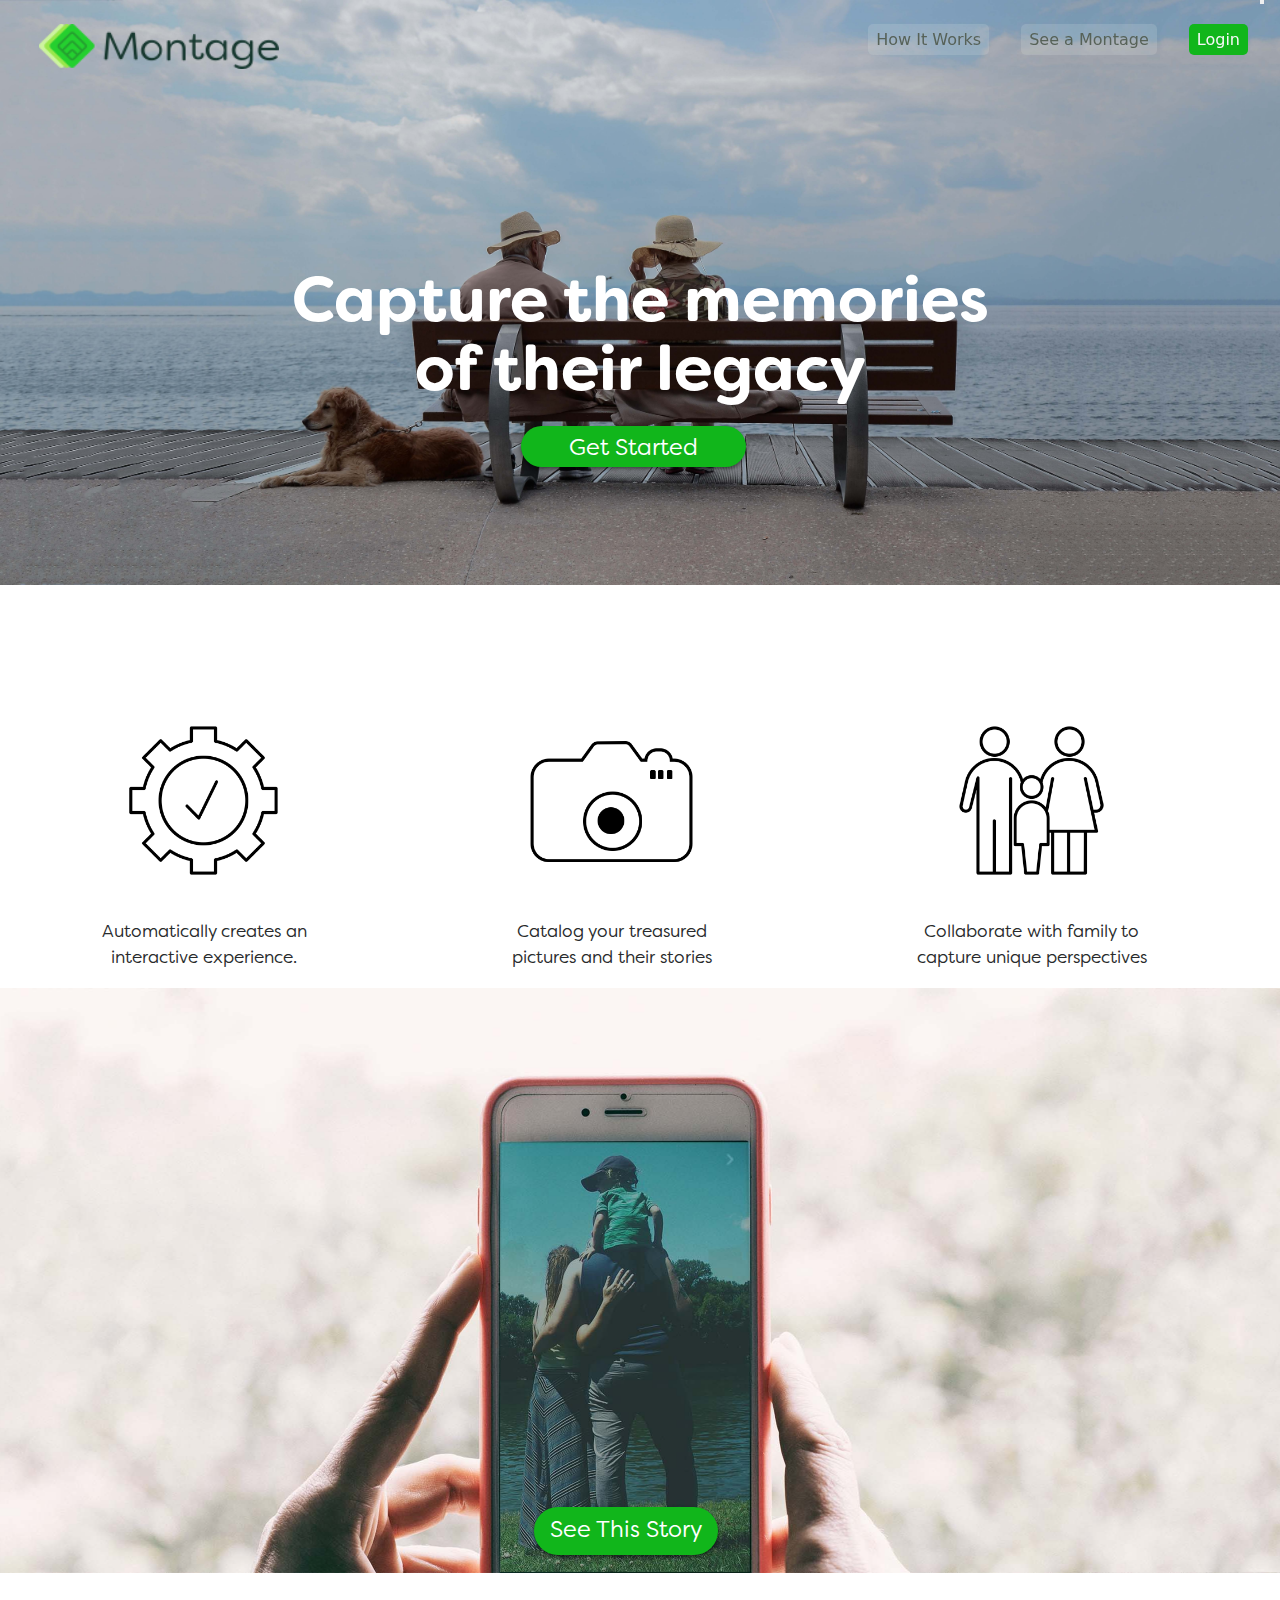
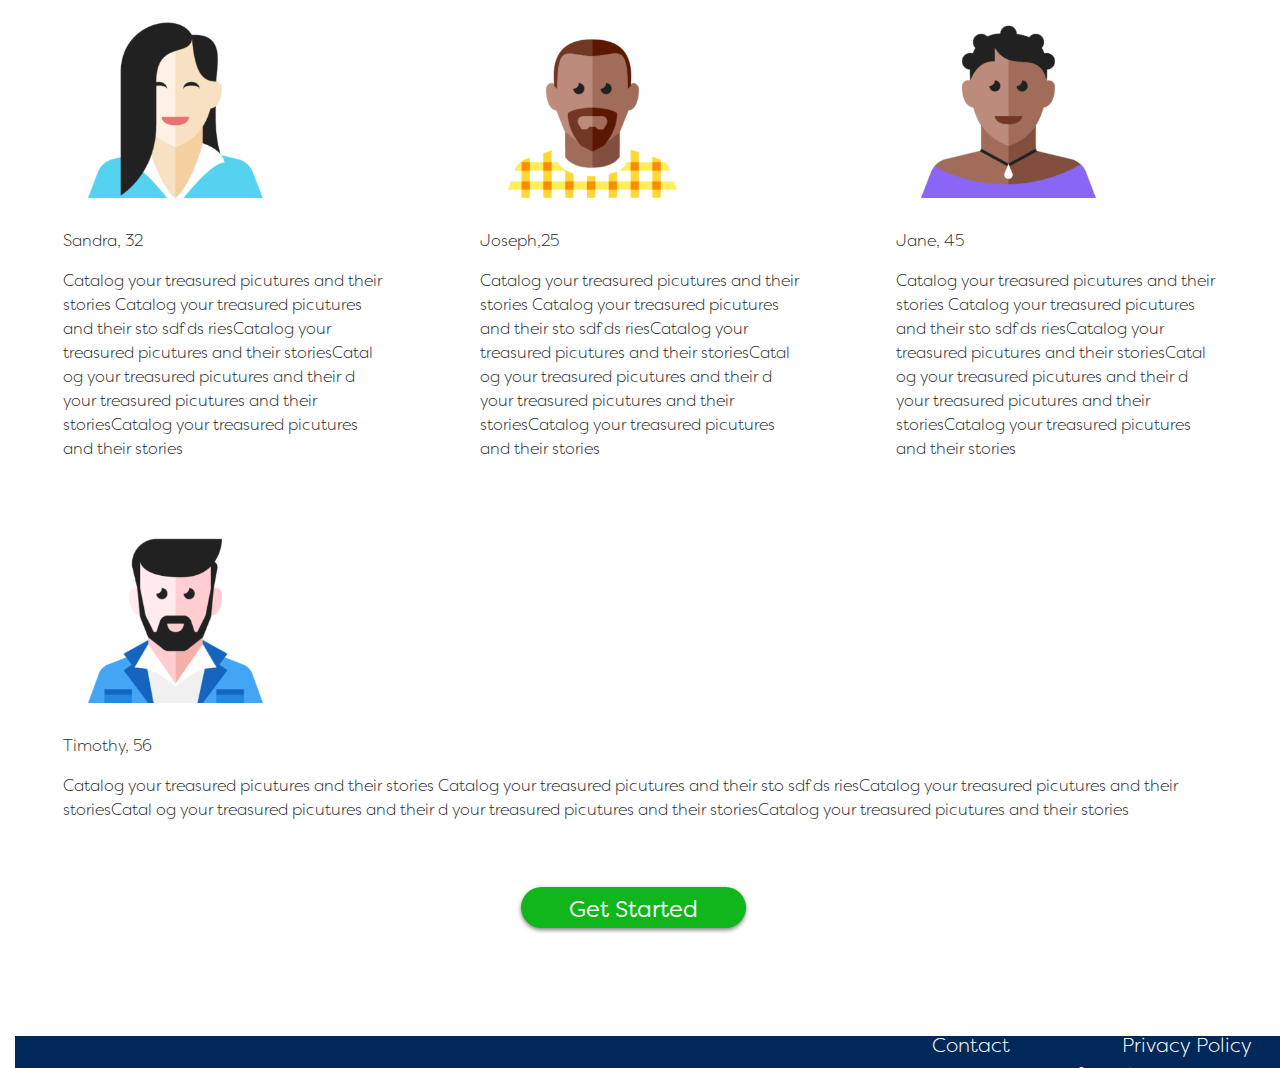
==== index.html @ a4ef925d "first commit" ====
<!DOCTYPE html>
<html lang="en">
<head>
    <meta charset="UTF-8">
    <meta http-equiv="X-UA-Compatible" content="IE=edge">
    <meta name="viewport" content="width=device-width, initial-scale=1, shrink-to-fit=no">
    <meta http-equiv="x-ua-compatible" content="ie=edge">
    <!-- styles -->
    <link rel="stylesheet" type="text/css" href="css/styles.css">
    <link rel="stylesheet" href="css/bootstrap.min.css">
    <link href="https://fonts.googleapis.com/css?family=Ruda" rel="stylesheet">
    <!-- JS -->
    <script src="js/jquery.slim.min.js"></script>
    <script src="js/tether.min.js"></script>
    <script src="js/bootstrap.min.js"></script>
    <script src="js/scripts.js"></script>
    <title>Montage</title>




</head>
<body>

<header class="clearfix" id="hero-image">
    <div class="flex-row">
        <div class = "col-1 justify-content-end">
            <img class="hidden-xs-down" src="images/logo.png" alt="Logo" id="logo">
        </div>
    </div>

    <nav class="fixed-top navbar-toggleable menu-style py-0 px-0" >

        <button class="navbar-toggler-sm p-0 navbar-toggler-right" type="button"
                data-toggle="collapse" data-target="#myContent" id="mobile-menu-button" aria-controls="myContent"
                aria-expanded="false" aria-label="Toggle Navigation">

            <div class="d-flex flex-column flex-nowrap">

            <span >
                <img class="col pl-0 pr-0" src="images/fullnav.png" id="nav-span">
            </span>
            </div>

        </button>

        <div class="collapse navbar-collapse justify-content-end" id="myContent">

            <div class="navbar-nav" id="big-items">
                <a class="nav-item nav-link nav-text" href="#">How It Works</a>
                <a class="nav-item nav-link nav-text" href="#">See a Montage</a>
                <a class="nav-item nav-link nav-text-action" href="#">Login</a>

            </div><!-- navbar-nav -->
        </div><!-- collapse -->


    </nav><!-- nav -->

    <div class="text-center mx-auto" id="hero-text-box">
        <p class="hero-text text-center align-self-center"> Capture the memories <br> of their legacy</p>
        <button class="get-started text-center align-self-end">Get Started</button>

    </div>

</header>



</header>

<section class="container-fluid no-gutters align-content-end" id="big">
    <div class= "d-flex flex-column flex-sm-row justify-content-center justify-content-md-around" id="service-box">
        <div>
            <img class ="mx-auto service-images"
                 src="images/gear.png">
            <p class="service-text text-center">Automatically creates an <br> interactive experience.</p>
        </div>

        <div>
            <img class ="mx-auto service-images"
                 src="images/camera.png">
            <p class="service-text text-center">Catalog your treasured <br> pictures and their stories</p>
        </div>

        <div>
            <img class ="mx-auto service-images"
                 src="images/family.png">
            <p class="service-text text-center">Collaborate with family to <br> capture unique perspectives</p>

        </div>
    </div>      <!-- close with </row> ? -->
    <!-- close with </row> ? -->



    <!-- Section 3> ? -->
    <section class="clearfix row justify-content-center" id="hero-2">
        <div class="mr-3  align-self-end">
            <button class="action-button text-center px-3 py-4">See This Story</button>
        </div>
    </section>


    <div class= "d-flex flex-row flex-wrap justify-content-lg-start justify-content-center text-center text-md-left mb-5">
        <article class="col mx-4 px-4 ">
            <img class ="mx-auto t-image"
                 src="images/1Sandra.png">
            <p>Sandra, 32</p>
            <p class="person"> Catalog your treasured picutures and their stories Catalog your treasured picutures and their sto sdf ds riesCatalog your treasured picutures and their storiesCatal og your treasured picutures and their d your  treasured picutures and their storiesCatalog your treasured   picutures and their stories</p>
        </article>


        <article  class="col mx-4 px-4 ">
            <img class ="mx-auto t-image"
                 src="images/2Joseph.png">
            <p>Joseph,25</p>
            <p class="person"> Catalog your treasured picutures and their stories Catalog your treasured picutures and their sto sdf ds riesCatalog your treasured picutures and their storiesCatal og your treasured picutures and their d your  treasured picutures and their storiesCatalog your treasured   picutures and their stories</p>
        </article>


        <article class="col mx-4 px-4 ">
            <img class ="mx-auto t-image"
                 src="images/3Jane.png">
            <p>Jane, 45</p>
            <p class="person">Catalog your treasured picutures and their stories Catalog your treasured picutures and their sto sdf ds riesCatalog your treasured picutures and their storiesCatal og your treasured picutures and their d your  treasured picutures and their storiesCatalog your treasured   picutures and their stories</p>
        </article>


        <article class="col mx-4 px-4 ">
            <img class ="mx-auto t-image"
                 src="images/4Timothy.png">
            <p>Timothy, 56</p>
            <p class="person">Catalog your treasured picutures and their stories Catalog your treasured picutures and their sto sdf ds riesCatalog your treasured picutures and their storiesCatal og your treasured picutures and their d your  treasured picutures and their storiesCatalog your treasured   picutures and their stories</p>
        </article>


    </div>

    <div class="row justify-content-center">
    <button class="get-started text-center align-self-end" id="get-started">Get Started</button>
    </div>

    </div>      <!-- close with </row> ? -->
    <!-- close with </row> ? -->

    <footer>
        <div class="container-fluid footer no-gutters">
                <div class="row justify-content-center justify-content-lg-end offset-lg-8 align-content-center">
                    <h5 class="col">Contact</h5>
                    <h5 class="col">Privacy Policy</h5>
                    <h5 class="col">Terms of Service</h5>
                </div>
    </footer>
</section>

</body>
</html>
---- css/styles.css ----
/*Fonts*/
@font-face {
    font-family: "Filson Soft";
    src: url("../fonts/FilsonSoft-Regular.otf");
}
@font-face {
    font-family: "Filson Soft";
    src: url("../fonts/FilsonSoft-Bold.otf");
    font-weight: bold;
}
@font-face {
    font-family: "Filson Soft Book";
    src: url("../fonts/FilsonSoft-Book.otf");
}
@font-face {
    font-family: "Filson Soft";
    src: url("../fonts/FilsonSoft-Light.otf");
    font-weight: lighter;

}

/*onboarding styles*/


.styled-card {
    box-shadow: 6px 6px 12px 0 rgba(0,0,0,0.35);
    background: #FBFBFB !important;
    border-radius: 10px;
    height: 300px;
    margin: 1rem;
    position: relative;
    width: 300px;
    color: #576258;

}

.card-placement {
    min-width: 87.5vw;
    max-width: 87.5vw;
    height:auto;
    min-height: 45vh;
    margin-left:4vw;
}

#card-logo{
    max-width:17%;
    max-height: auto;

    /*max width does not work in chrome*/
}


.card-img {
    max-height: 20vh;
    margin-top: 3vh;
    margin-bottom: 3vh;
}



/* Rectangle 11: */
/* Whom is this Montage: */






/*shared styles*/
img {
    /*width: 100px;*/
}

p{
    font-family: "Filson Soft";
    text-left;
}



/*index.html styles*/
.big-contain {
    width: 100vw;
    background-size: cover;


}

#menu-data{
    display: hide;
}

#top-nav {
    margin-top: 1.6rem;
}

#hero-image {
    height: 65vh;
    width: 100vw;
    background: url("../images/hero_wide.jpg") no-repeat center center;
    background-size: cover;
    margin-bottom: 8rem;
}

#hero-2 {
    height: 65vh;
    width: 100vw;
    background: url("../images/phone_wide.jpg") no-repeat center center;
    background-size: cover;
}

#logo {
    float: left;
    text-align: left;
    margin-top: 1.5rem;
    margin-left: 1.5rem;
    width: 15rem;
    margin-bottom: 7rem ;
}


@media (min-width: 576px) {
    .hero-text {
        font-size: 7vh;
        color: white;
        font-weight: bold;
        margin-left: 10vw;
        margin-right: 10vw;
        line-height: 110%;
        margin-top: 30vh;

    }
}

@media (max-width: 575px) {
    .hero-text{
        color: white;
        font-weight: bold;
        margin-left: 10vw;
        margin-right: 10vw;
        margin-top: 30vh;
        line-height: 110%;
        font-size: 40px;
        margin-bottom: 1rem;

    }
}

@media (min-width: 576px) {
    #hero-text-box {
        height: 65vh;
        width: 100vw;


    }
}
    @media (max-width: 575px) {
        #hero-text-box {
            height: 65vh;
            width: 100vw;

        }

}

#services {
    text-align: center;
    margin-left: 4rem;
    margin-right: 4rem;
    margin-bottom: 8rem;

}

.service-images {
    margin-bottom: 2rem;
    padding-right:2rem;
    max-width: 14rem;
    display: block;
}

.service-text {
    margin-top: 2rem;
    font-size: 13pt;
    padding-right:2rem;
    font-family: "Filson Soft Book";

}

#testi-box {
    margin-bottom: 40vh;
}



.action-button {
    background: #11B61B;
    box-shadow: 0 2px 4px 0 rgba(0,0,0,0.50);
    border-radius: 100px;
    font-family: "Filson Soft Book";
    font-size: 23px;
    color: #FFFFFF;
    letter-spacing: 0;
    max-width: 85vw;
    max-height: 2rem   ;
    height: auto;
    margin-right: 1vw;
    margin-bottom: 2vh;
    vertical-align: middle;
    border-width: 0rem;
    line-height:0;
    padding: 20rem;

}

@media (max-width: 575px) {
    .get-started {
        background: #11B61B;
        box-shadow: 0 2px 4px 0 rgba(0, 0, 0, 0.50);
        border-radius: 100px;
        font-family: "Filson Soft Book";
        font-size: 10px;
        color: #FFFFFF;
        letter-spacing: 0;
        /* max-width: 85vw; */
        /* max-height: 2rem; */
        height: auto;
        margin-right: 1vw;
        margin-bottom: 2vh;
        vertical-align: middle;
        border-width: 0rem;
        /* line-height: 0; */
        padding-right: 1rem;
        padding-left: 1rem;
        padding-bottom: 3px;
        padding-top: 4px;

    }

    .action-button {
        background: #11B61B;
        box-shadow: 0 2px 4px 0 rgba(0, 0, 0, 0.50);
        border-radius: 100px;
        font-family: "Filson Soft Book";
        font-size: 10px;
        color: #FFFFFF;
        letter-spacing: 0;
        /* max-width: 85vw; */
        /* max-height: 2rem; */
        height: auto;
        margin-right: 1vw;
        margin-bottom: 2vh;
        vertical-align: middle;
        border-width: 0rem;
        /* line-height: 0; */
        padding-right: 1rem;
        padding-left: 1rem;
        padding-bottom: 3px;
        padding-top: 4px;
    }
}



.get-started {
    background: #11B61B;
    box-shadow: 0 2px 4px 0 rgba(0,0,0,0.50);
    border-radius: 100px;
    font-family: "Filson Soft Book";
    font-size: 23px;
    color: #FFFFFF;
    letter-spacing: 0;
    /* max-width: 85vw; */
    /* max-height: 2rem; */
    height: auto;
    margin-right: 1vw;
    margin-bottom: 2vh;
    vertical-align: middle;
    border-width: 0rem;
    /* line-height: 0; */
    padding-right:3rem;
    padding-left:3rem;
    padding-bottom: .2px;
    padding-top: .4rem;

}



#testimonials {
    margin-left: 4rem;
    margin-right: 4rem;
    vertical-align: middle;
    margin-bottom: 8rem;

}

 .testi{
     padding-right: 4%;
     padding-left: 4%;
     font-size: 13pt;
 }

 .block-text {
     max-width: 25vw;

 }


.t-image {
    margin-bottom: 2rem;
    max-height: 25vh;

}

.nav-text {
    color: #576258;
    background: rgba(244, 246, 244, 0.15);
    border-radius: 5px;
    font-family: "Filson Soft"";
    font-size: 14px;
    letter-spacing: 0;
    line-height: 15px;
    margin-right: 2 rem;
    margin-left: 2rem;
    margin-top: 1.5rem;

}
.nav-text-action {

    color: #F8F8F8;
    background: #11B61B;
    border-radius: 5px;
    font-family: "Filson Soft" ";
    font-size: 14px;
    letter-spacing: 0;
    line-height: 15px;
    margin-right: 2rem;
    margin-left: 2rem;
    margin-top: 1.5rem;
}


@media (max-width: 575px) {
    .menu-style {
        background: white;
        color: #F8F8F8;
        width: 100vw;
        min-height: 13vh;
    }

}

 @media (min-width: 576px) {
     .menu-style{
         background: none;
     }
 }

#big-items{
    margin-bottom: 4rem;
}

#nav-span{
    width:100vw;
    height: auto;
}

@media (min-width: 576px) {

    #nav-span {
        display: none;
    }
}

@media (min-width: 576px) {
    #small-items {
        display: none;
    }
}

@media (max-width: 575px) {
    #big-items {
        visibility: hidden;
    #
    }
}



.navbar-toggler {
    -webkit-align-self: flex-start;
    -ms-flex-item-align: start;
    align-self: flex-start;
    padding: 0
    font-size: 1.25rem;
    line-height: 1;
    background: 0 0;
    border: 1px solid transparent;
    border-radius: .25rem;
}

.footer {
    position: absolute;
    height: 2rem;
    bottom: 0;
    width: 100vw;
    color: white;
    text-align: center;
    vertical-align: middle;
    background: #00295A;
    font-family: "Filson Soft";
    font-weight: lighter;
    white-space: nowrap;
    overflow: hidden;
    margin-bottom: 0px;
    margin-top: 10vh;

}
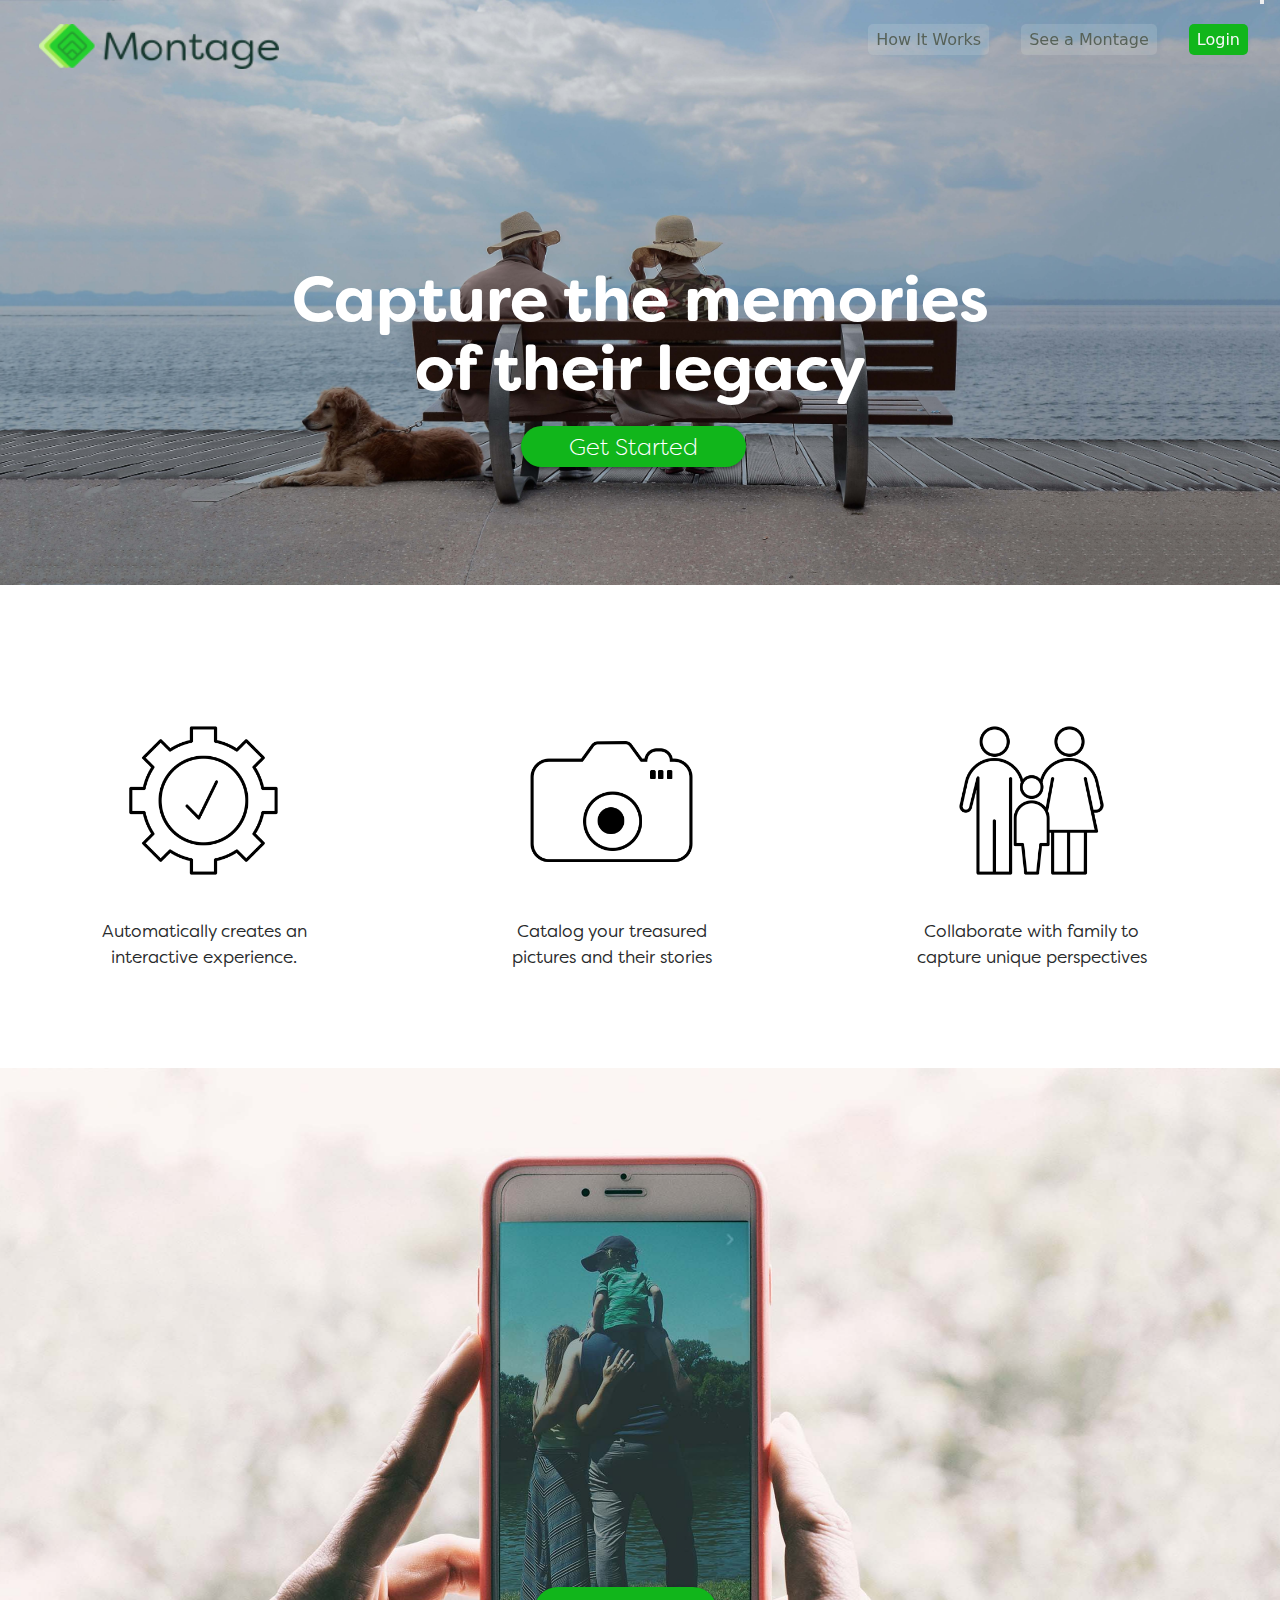
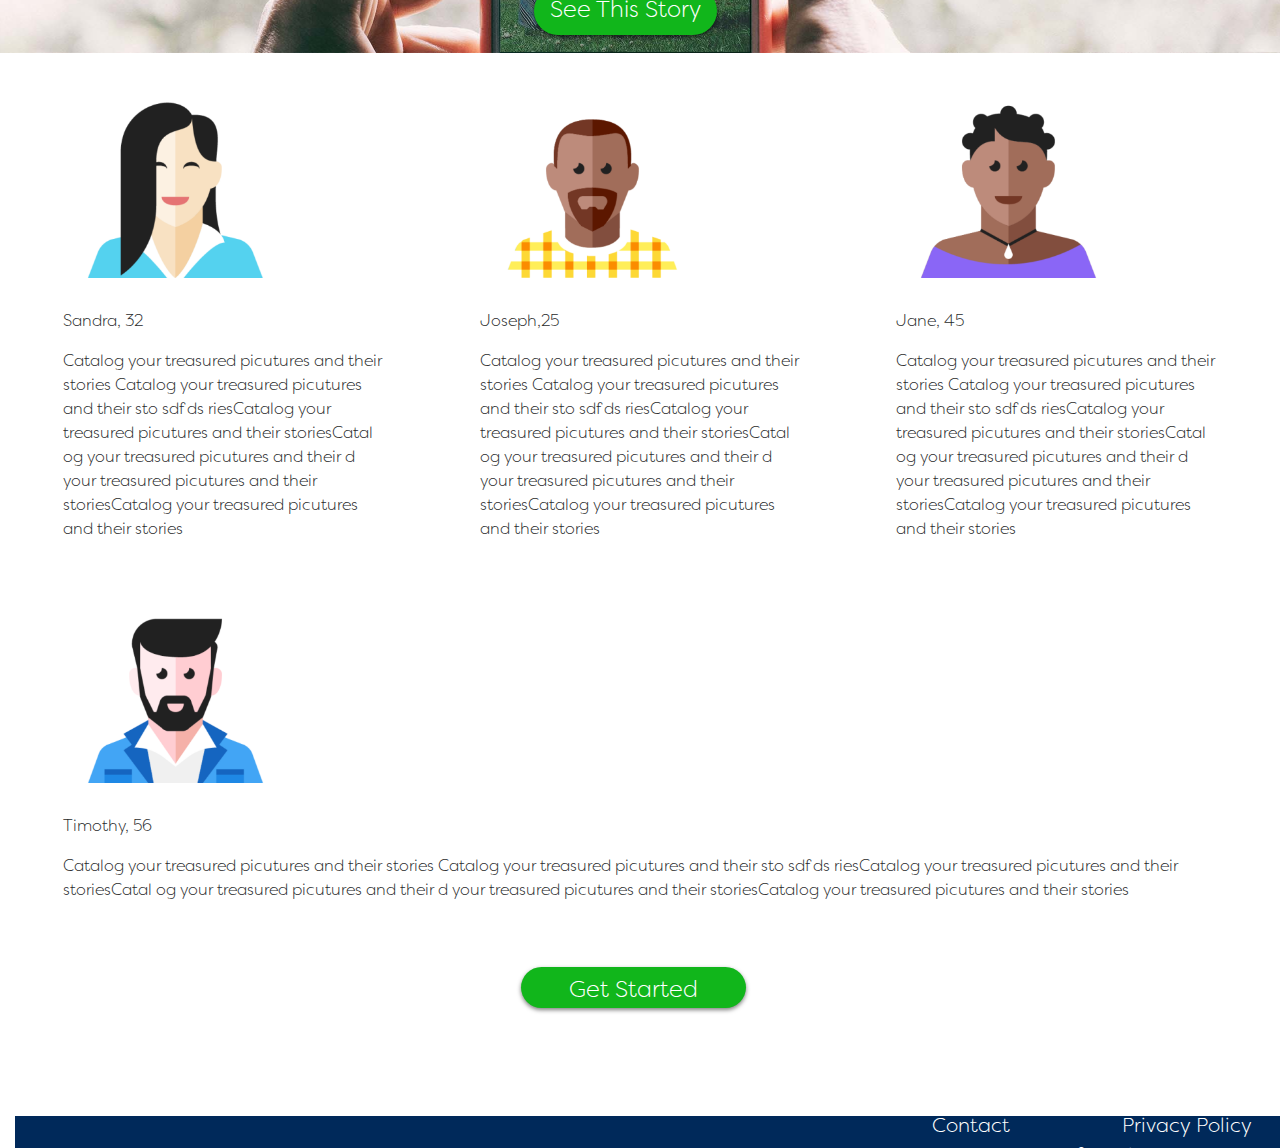
==== commit a1e71499: "now adding responsive cards" ====
--- a/index.html
+++ b/index.html
@@ -10,7 +10,7 @@
     <link rel="stylesheet" href="css/bootstrap.min.css">
     <link href="https://fonts.googleapis.com/css?family=Ruda" rel="stylesheet">
     <!-- JS -->
-    <script src="js/jquery.slim.min.js"></script>
+    <script src="js/jquery-3.2.1.min.js"></script>
     <script src="js/tether.min.js"></script>
     <script src="js/bootstrap.min.js"></script>
     <script src="js/scripts.js"></script>
@@ -59,7 +59,7 @@
 
     <div class="text-center mx-auto" id="hero-text-box">
         <p class="hero-text text-center align-self-center"> Capture the memories <br> of their legacy</p>
-        <button class="get-started text-center align-self-end">Get Started</button>
+        <a href ="./onboarding.html">  <button class="get-started text-center align-self-end" type="button">Get Started</button></a>
 
     </div>
 
@@ -138,7 +138,7 @@
     </div>
 
     <div class="row justify-content-center">
-    <button class="get-started text-center align-self-end" id="get-started">Get Started</button>
+        <a href ="./onboarding.html"><button class="get-started text-center align-self-end" id="get-started">Get Started</button></a>
     </div>
 
     </div>      <!-- close with </row> ? -->
--- a/css/styles.css
+++ b/css/styles.css
@@ -20,8 +20,48 @@
 
 }
 
+
+body {
+    overflow-x: hidden !important;
+}
+
+.next{
+
+}
+
+#main-contain{
+    background-size: cover
+width:  100%;
+}
+
+
+
 /*onboarding styles*/
-
+#list-container {
+
+    overflow-x: scroll;
+    overflow-y:hidden;
+    width:100vw;
+    height: 60vh
+    white-space: nowrap;
+    max-width: 100% !important;
+    overflow-x: hidden !important;
+}
+
+.status-bar {
+    height: 3vw;
+    height:width;
+    max-height:15%;
+}
+
+.item{
+    width: 50vw;
+    height: auto;
+    margin-right:100vw;
+    position:relative;
+    background-color: aqua;
+    display:inline-block;
+}
 
 .styled-card {
     box-shadow: 6px 6px 12px 0 rgba(0,0,0,0.35);
@@ -40,8 +80,19 @@
     max-width: 87.5vw;
     height:auto;
     min-height: 45vh;
-    margin-left:4vw;
-}
+    margin-left:9.5vw;
+    margin-top: 2rem;
+}
+
+@media (min-width: 575px) {
+    .card-placement {
+
+        margin-left: 4vw;
+
+    }
+
+}
+
 
 #card-logo{
     max-width:17%;
@@ -57,11 +108,109 @@
     margin-bottom: 3vh;
 }
 
-
-
+.card-text {
+    max-width: 60%;
+
+}
+
+
+@media (min-width: 576px) {
+
+    .mobile-footer{
+        display: none;
+    }
+
+}
+
+
+
+
+
+@media (max-width: 575px) {
+.intro-btn {
+    display: none;
+}
+    .mobile-footer{
+
+        /* Rectangle 8: */
+        background: #11B61B !important;
+        font-family: "Filson Soft" !important;
+        font-size: 28px;
+        color: #FFFFFF !important;
+        letter-spacing: 0;
+        text-align: center;
+    }
+
+
+}
+
+
+
+
+
+#plus {
+    height: 6vh;
+    width:auto;  }
 /* Rectangle 11: */
 /* Whom is this Montage: */
 
+
+.action-text {
+}
+
+.input-user-info {
+
+    /* Rectangle 6 Copy: */
+    background: #FFFFFF;
+    border: 3px solid #DBE2DB;
+    border-radius: 8px;
+    /* type first & last na: */
+    font-family: FilsonSoftRegular;
+    font-size: 20px;
+    color: #D9D9D9;
+    letter-spacing: 0;
+
+}
+
+
+/*ONBOARDING + SLIDER*/
+
+#main-row {
+
+    margin-top: 30rem;
+    width:80vw;
+    height:75vh;
+}
+
+#my-container{
+    width:340px;
+    height:50px;
+}
+
+
+
+.list{
+    background:grey;
+    min-width:1400px;
+}
+
+
+#arrowR{
+    background:black;
+    width:7rem;
+    height:auto;
+    cursor:pointer;
+    color: white;
+}
+
+
+#arrowL{
+    background:black;
+    width:7rem;
+    height:auto;
+    cursor:pointer;
+    color: white;
+}
 
 
 
@@ -181,6 +330,7 @@
 
 .service-text {
     margin-top: 2rem;
+    margin-bottom: 6rem;
     font-size: 13pt;
     padding-right:2rem;
     font-family: "Filson Soft Book";
@@ -197,7 +347,8 @@
     background: #11B61B;
     box-shadow: 0 2px 4px 0 rgba(0,0,0,0.50);
     border-radius: 100px;
-    font-family: "Filson Soft Book";
+    font-family: "Filson Soft";
+    font-weight: lighter;
     font-size: 23px;
     color: #FFFFFF;
     letter-spacing: 0;
@@ -218,7 +369,8 @@
         background: #11B61B;
         box-shadow: 0 2px 4px 0 rgba(0, 0, 0, 0.50);
         border-radius: 100px;
-        font-family: "Filson Soft Book";
+        font-family: "Filson Soft";
+        font-weight: lighter;
         font-size: 10px;
         color: #FFFFFF;
         letter-spacing: 0;
@@ -234,6 +386,7 @@
         padding-left: 1rem;
         padding-bottom: 3px;
         padding-top: 4px;
+        font-weight: 100;
 
     }
 
@@ -241,7 +394,8 @@
         background: #11B61B;
         box-shadow: 0 2px 4px 0 rgba(0, 0, 0, 0.50);
         border-radius: 100px;
-        font-family: "Filson Soft Book";
+        font-family: "Filson Soft";
+        font-weight: lighter;
         font-size: 10px;
         color: #FFFFFF;
         letter-spacing: 0;
@@ -266,7 +420,8 @@
     background: #11B61B;
     box-shadow: 0 2px 4px 0 rgba(0,0,0,0.50);
     border-radius: 100px;
-    font-family: "Filson Soft Book";
+    font-family: "Filson Soft";
+    font-weight: lighter;
     font-size: 23px;
     color: #FFFFFF;
     letter-spacing: 0;
@@ -282,6 +437,8 @@
     padding-left:3rem;
     padding-bottom: .2px;
     padding-top: .4rem;
+    font-weight: 100;
+
 
 }
 
@@ -382,7 +539,7 @@
 @media (max-width: 575px) {
     #big-items {
         visibility: hidden;
-    #
+
     }
 }
 
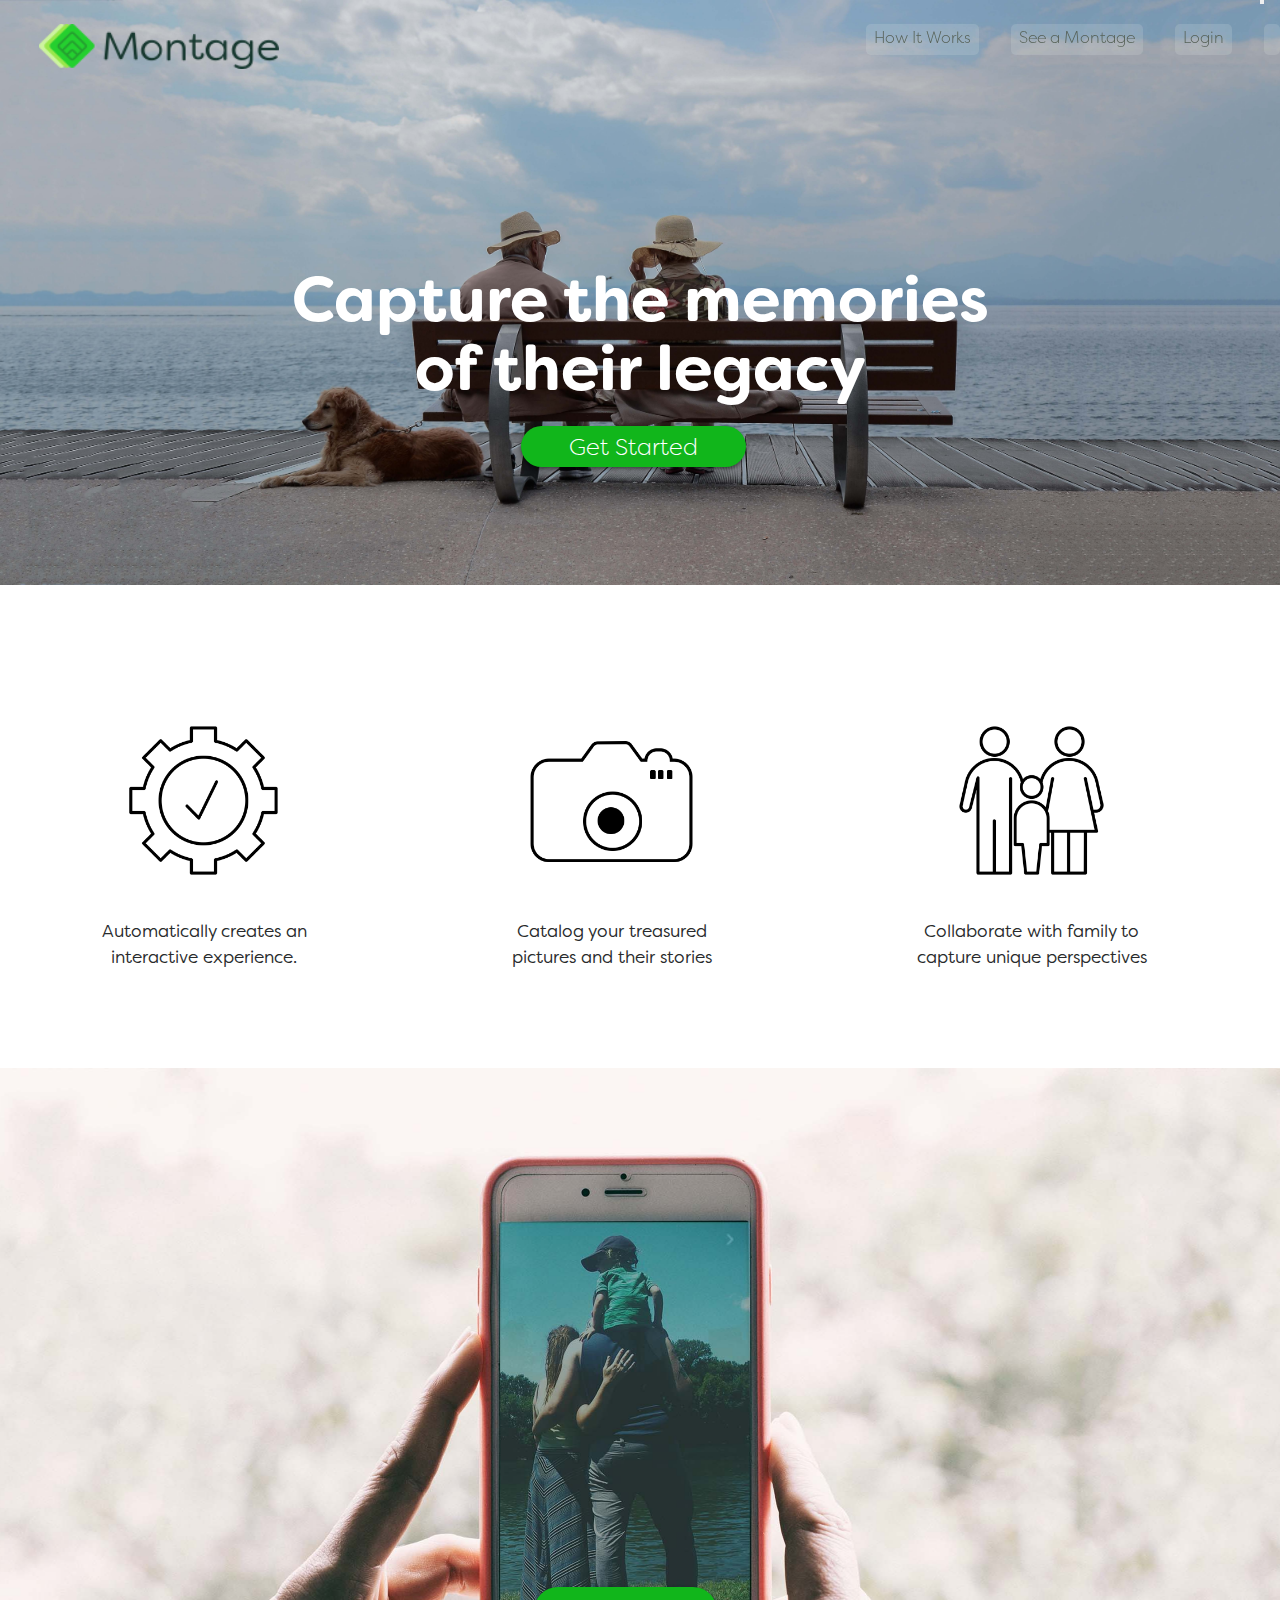
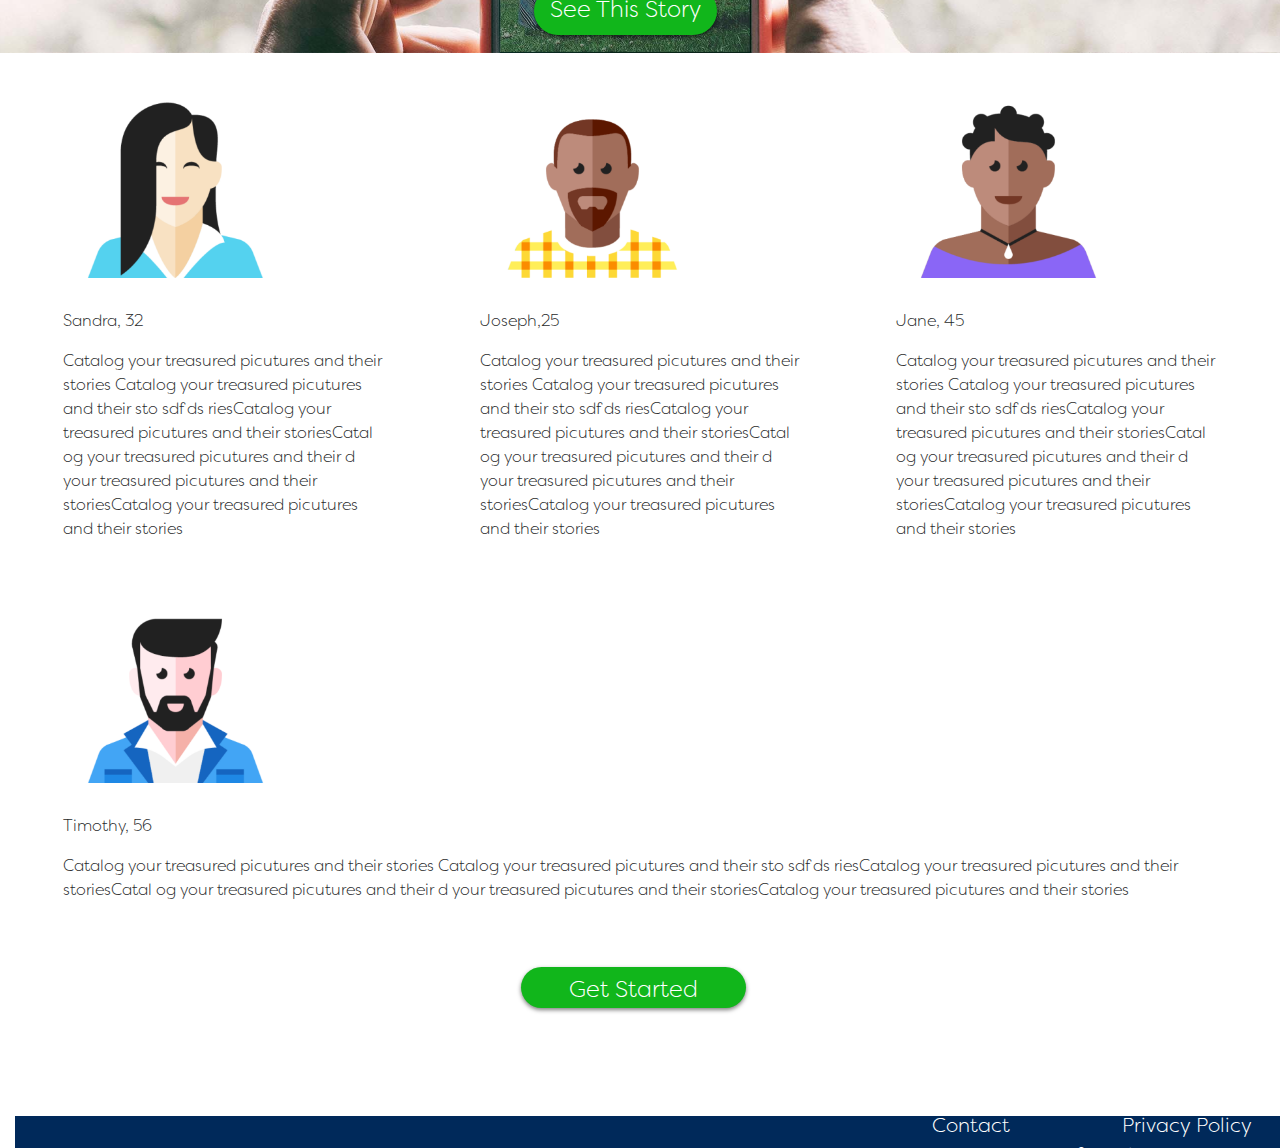
==== commit 974f038a: "just needs clean up. added menu animation" ====
--- a/index.html
+++ b/index.html
@@ -47,9 +47,21 @@
         <div class="collapse navbar-collapse justify-content-end" id="myContent">
 
             <div class="navbar-nav" id="big-items">
-                <a class="nav-item nav-link nav-text" href="#">How It Works</a>
-                <a class="nav-item nav-link nav-text" href="#">See a Montage</a>
-                <a class="nav-item nav-link nav-text-action" href="#">Login</a>
+                <p></p>
+                <p></p>
+                <p></p>
+                <p></p>
+                <p></p>
+                <p class="nav-item nav-link nav-text" id="m1" href="#">How It Works</p>
+                <p class="nav-item nav-link nav-text" id="m2" href="#">See a Montage</p>
+                <p class="nav-item nav-link nav-text" id="m3" href="#">Login</p>
+                <p class="nav-item nav-link nav-text" id="m4"></p>
+
+
+
+
+
+
 
             </div><!-- navbar-nav -->
         </div><!-- collapse -->
--- a/css/styles.css
+++ b/css/styles.css
@@ -24,6 +24,18 @@
 body {
     overflow-x: hidden !important;
 }
+
+/*story results page*/
+.result-square {
+
+    max-height: 10vh;
+}
+
+
+#small-plus {
+    width:12vw;
+}
+
 
 .next{
 
@@ -51,7 +63,7 @@
 .status-bar {
     height: 3vw;
     height:width;
-    max-height:15%;
+    max-height:10vh;
 }
 
 .item{
@@ -67,7 +79,6 @@
     box-shadow: 6px 6px 12px 0 rgba(0,0,0,0.35);
     background: #FBFBFB !important;
     border-radius: 10px;
-    height: 300px;
     margin: 1rem;
     position: relative;
     width: 300px;
@@ -93,6 +104,63 @@
 
 }
 
+.styled-card-1 {
+    box-shadow: 6px 6px 12px 0 rgba(0, 0, 0, 0.35);
+    background: #FBFBFB !important;
+    border-radius: 10px;
+    margin: 1rem;
+    color: #576258;
+
+}
+
+.card-placement-1 {
+    max-height: 80vh;
+    max-width: 60vw;
+    min-height: 60vh;
+    min-width: 85vw
+    margin-top: 2rem;
+}
+
+#result-contain {
+    width:100%;
+}
+
+@media (min-width: 576px) {
+
+    #result-card {
+        width: 55vw;
+        margin-left: 3vw;
+        padding-left: 3vw;
+    }
+}
+
+@media (max-width: 575px){
+
+    #result-card {
+        width: 86vw;
+        margin-left: 3vw;
+        min-height: 70vh;
+
+    }
+
+
+
+}
+
+
+
+.result-box {
+    max-width: 85%;
+}
+
+
+.results-row-2 {
+    width: 100%;
+}
+
+#add-image-container {
+    width:100%
+}
 
 #card-logo{
     max-width:17%;
@@ -114,6 +182,20 @@
 }
 
 
+@media (max-width: 575px) {
+
+    .profile-small {
+        width: 100%;
+        position: relative;
+        align-self: flex-start !important;
+        margin-right: 5vw;
+    }
+
+}
+
+
+
+
 @media (min-width: 576px) {
 
     .mobile-footer{
@@ -121,7 +203,6 @@
     }
 
 }
-
 
 
 
@@ -247,6 +328,7 @@
 #hero-image {
     height: 65vh;
     width: 100vw;
+    max-width: 100%;
     background: url("../images/hero_wide.jpg") no-repeat center center;
     background-size: cover;
     margin-bottom: 8rem;
@@ -268,6 +350,27 @@
     margin-bottom: 7rem ;
 }
 
+
+#logo-1 {
+
+    margin-top: 1rem;
+max-width: 20vw;
+}
+
+#logo-2 {
+
+    max-width: 20vw;
+    margin-top: 3vh;
+    margin-left: 5vh;
+    margin-bottom: 3vh;
+    padding-left: 3vw;
+}
+
+#logo-2-box {
+    padding-left: 2vw
+
+;
+}
 
 @media (min-width: 576px) {
     .hero-text {
@@ -323,10 +426,85 @@
 
 .service-images {
     margin-bottom: 2rem;
+    /*padding-right:2rem;*/
+    max-width: 14rem;
+    display: block;
+}
+
+
+.top-stripe {
+    width:100%;
+}
+
+.service-images {
+    margin-bottom: 2rem;
     padding-right:2rem;
     max-width: 14rem;
     display: block;
 }
+
+.empty-images {
+    margin-bottom: 2rem;
+    max-width: 7rem;
+    display: block;
+}
+
+#inner-card {
+    width:110%;
+}
+
+
+.result-images {
+    margin-bottom: 1rem;
+    padding-right:2rem;
+    max-height: 28vh;
+    max-width:95%;
+    display: block;
+    /*margin-left: 1vw;*/
+}
+
+
+@media (min-width: 576px) {
+
+
+.result-name {
+    font-size:3vw;
+    line-height: 1;
+
+}
+.result-date {
+    font-size:2vw;
+
+}
+
+.result-place {
+    font-size: 1.5vw;
+}
+
+}
+
+
+@media (max-width: 575px) {
+
+
+    .result-name {
+        font-size:6vw;
+
+    }
+    .result-date {
+        font-size:4.5vw;
+
+    }
+
+    .result-place {
+        font-size: 6vw;
+        margin-top: 8vh;
+    }
+
+}
+
+
+
 
 .service-text {
     margin-top: 2rem;
@@ -340,6 +518,17 @@
 #testi-box {
     margin-bottom: 40vh;
 }
+
+
+#hide-status {
+    display:none;
+}
+
+#status-bar-img-2{
+    width: auto;
+    height: 6.5vh;
+    margin-bottom: 2.3rem;
+    margin-top: 0rem;}
 
 
 
@@ -470,6 +659,15 @@
 
 }
 
+
+.r-image {
+    display: block;
+    max-height:15vh;
+    width: auto;
+    height: auto;
+
+}
+
 .nav-text {
     color: #576258;
     background: rgba(244, 246, 244, 0.15);
@@ -519,7 +717,7 @@
 }
 
 #nav-span{
-    width:100vw;
+    width:100%;
     height: auto;
 }
 
@@ -538,9 +736,24 @@
 
 @media (max-width: 575px) {
     #big-items {
-        visibility: hidden;
-
-    }
+        /*visibility: hidden;*/
+        /* Login to Account: */
+        font-family: FilsonSoft;
+        font-weight: lighter;
+        font-size: 36px;
+        color: #7ED321 !important;
+        letter-spacing: 0;
+
+    }
+}
+
+.navbar-nav li {
+    display:inline-block;
+    list-style-type:none;
+    text-align:center;
+    max-width:10%;
+    background-color: white;
+    color:#7ED321!important;
 }
 
 
@@ -575,3 +788,21 @@
 
 }
 
+a:link {
+    color: white;
+}
+
+/* visited link */
+a:visited {
+    color: white;
+}
+
+/* mouse over link */
+a:hover {
+    color: white;
+}
+
+/* selected link */
+a:active {
+    color: white;
+}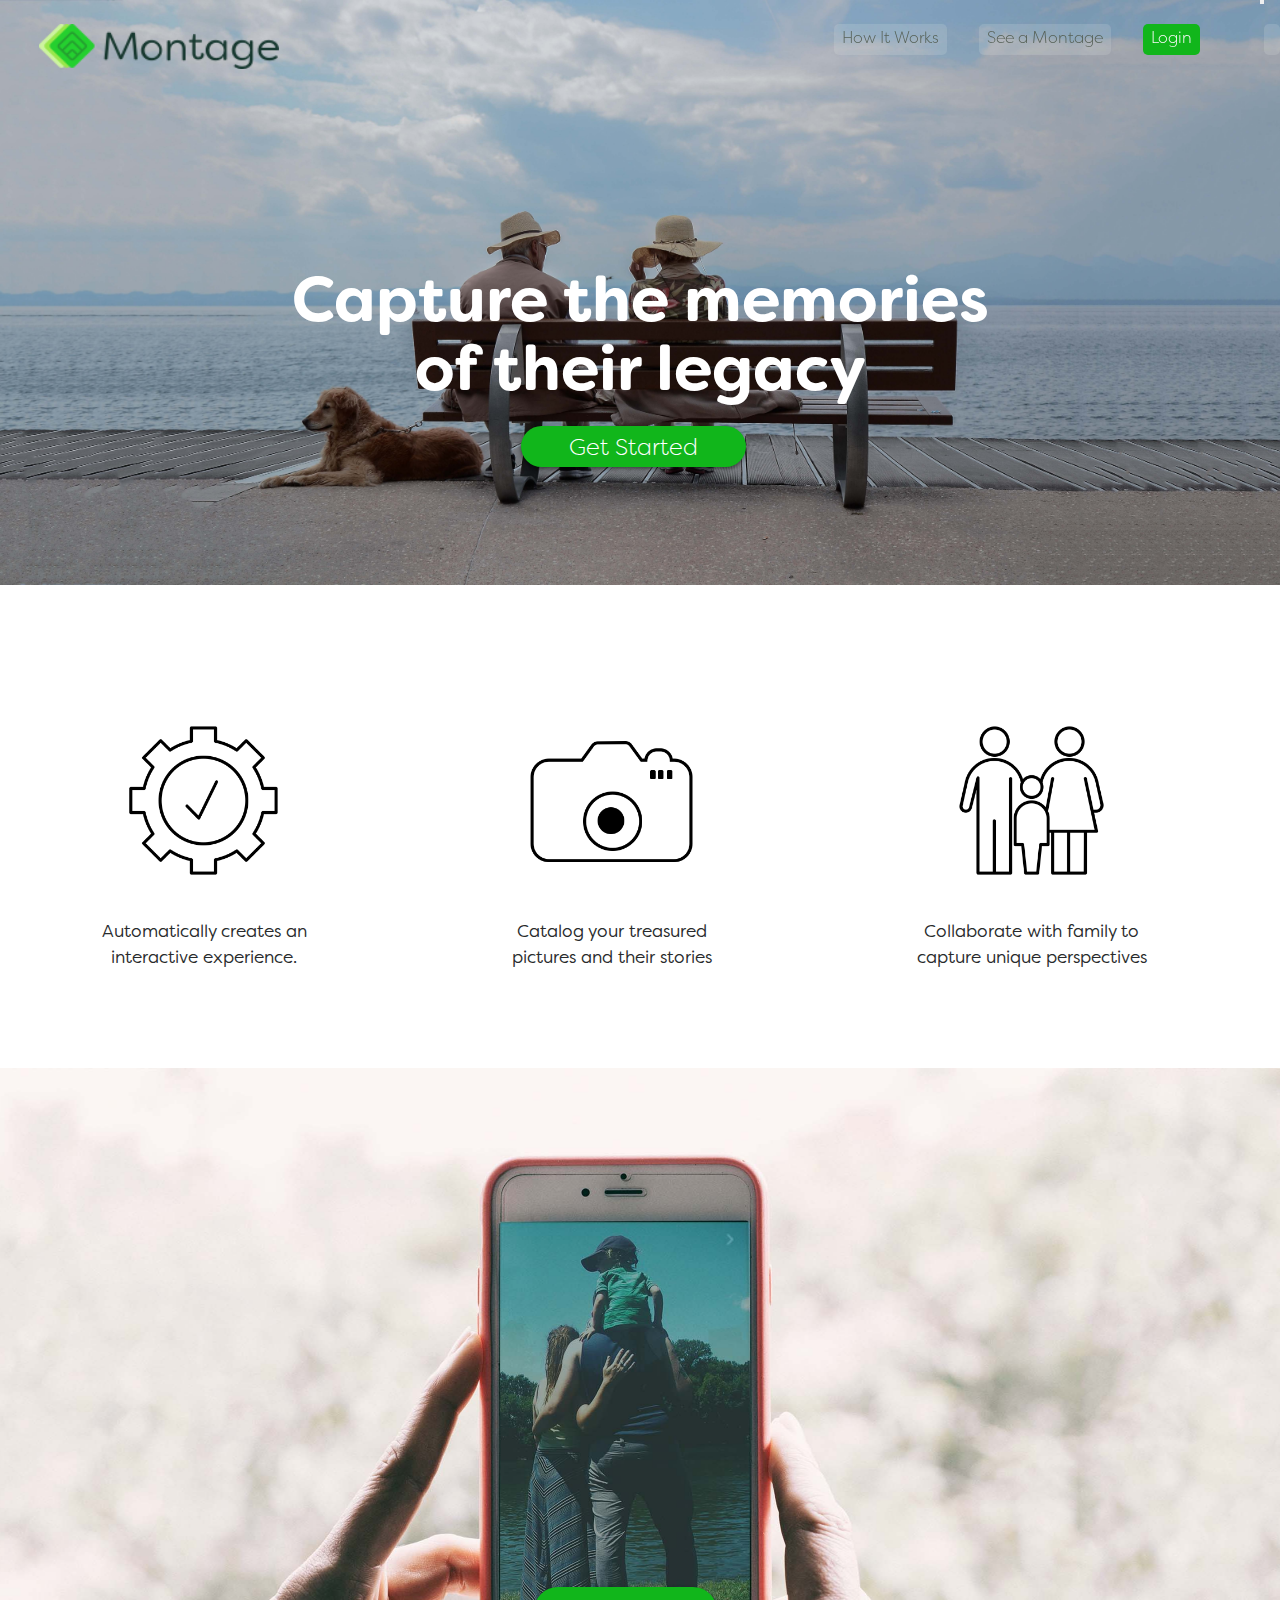
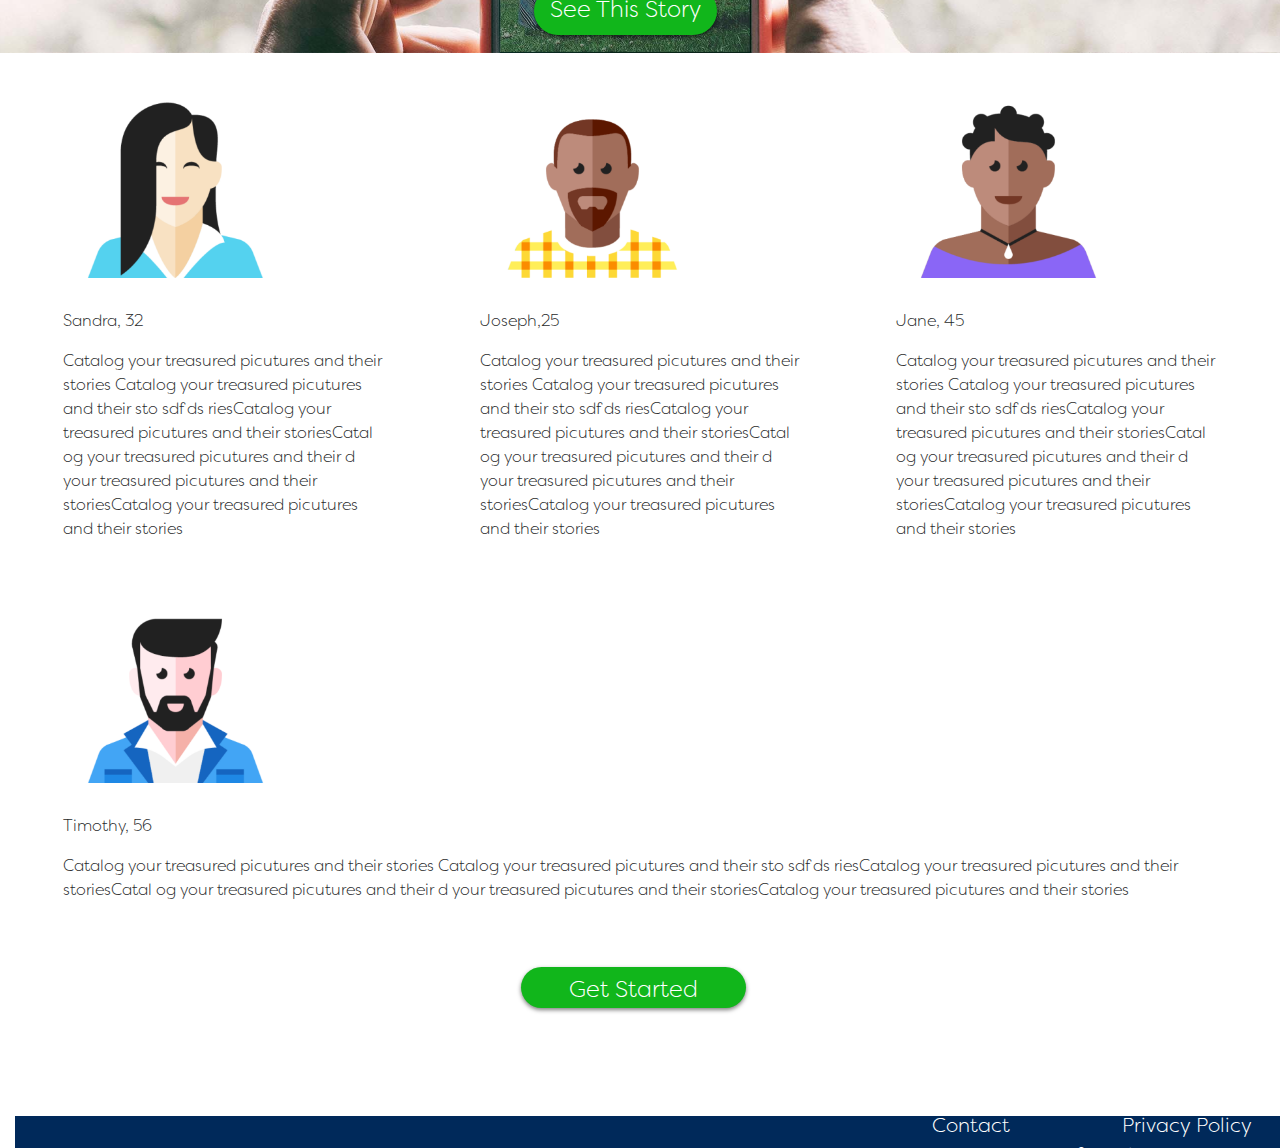
==== commit dd7b8565: "href to final page was only on text" ====
--- a/index.html
+++ b/index.html
@@ -54,7 +54,7 @@
                 <p></p>
                 <p class="nav-item nav-link nav-text" id="m1" href="#">How It Works</p>
                 <p class="nav-item nav-link nav-text" id="m2" href="#">See a Montage</p>
-                <p class="nav-item nav-link nav-text" id="m3" href="#">Login</p>
+                <p class="nav-item nav-link nav-text nav-text-action" id="m3" href="#">Login</p>
                 <p class="nav-item nav-link nav-text" id="m4"></p>
 
 
--- a/css/styles.css
+++ b/css/styles.css
@@ -401,6 +401,7 @@
 
 @media (min-width: 576px) {
     #hero-text-box {
+        max-width: 100%;
         height: 65vh;
         width: 100vw;
 
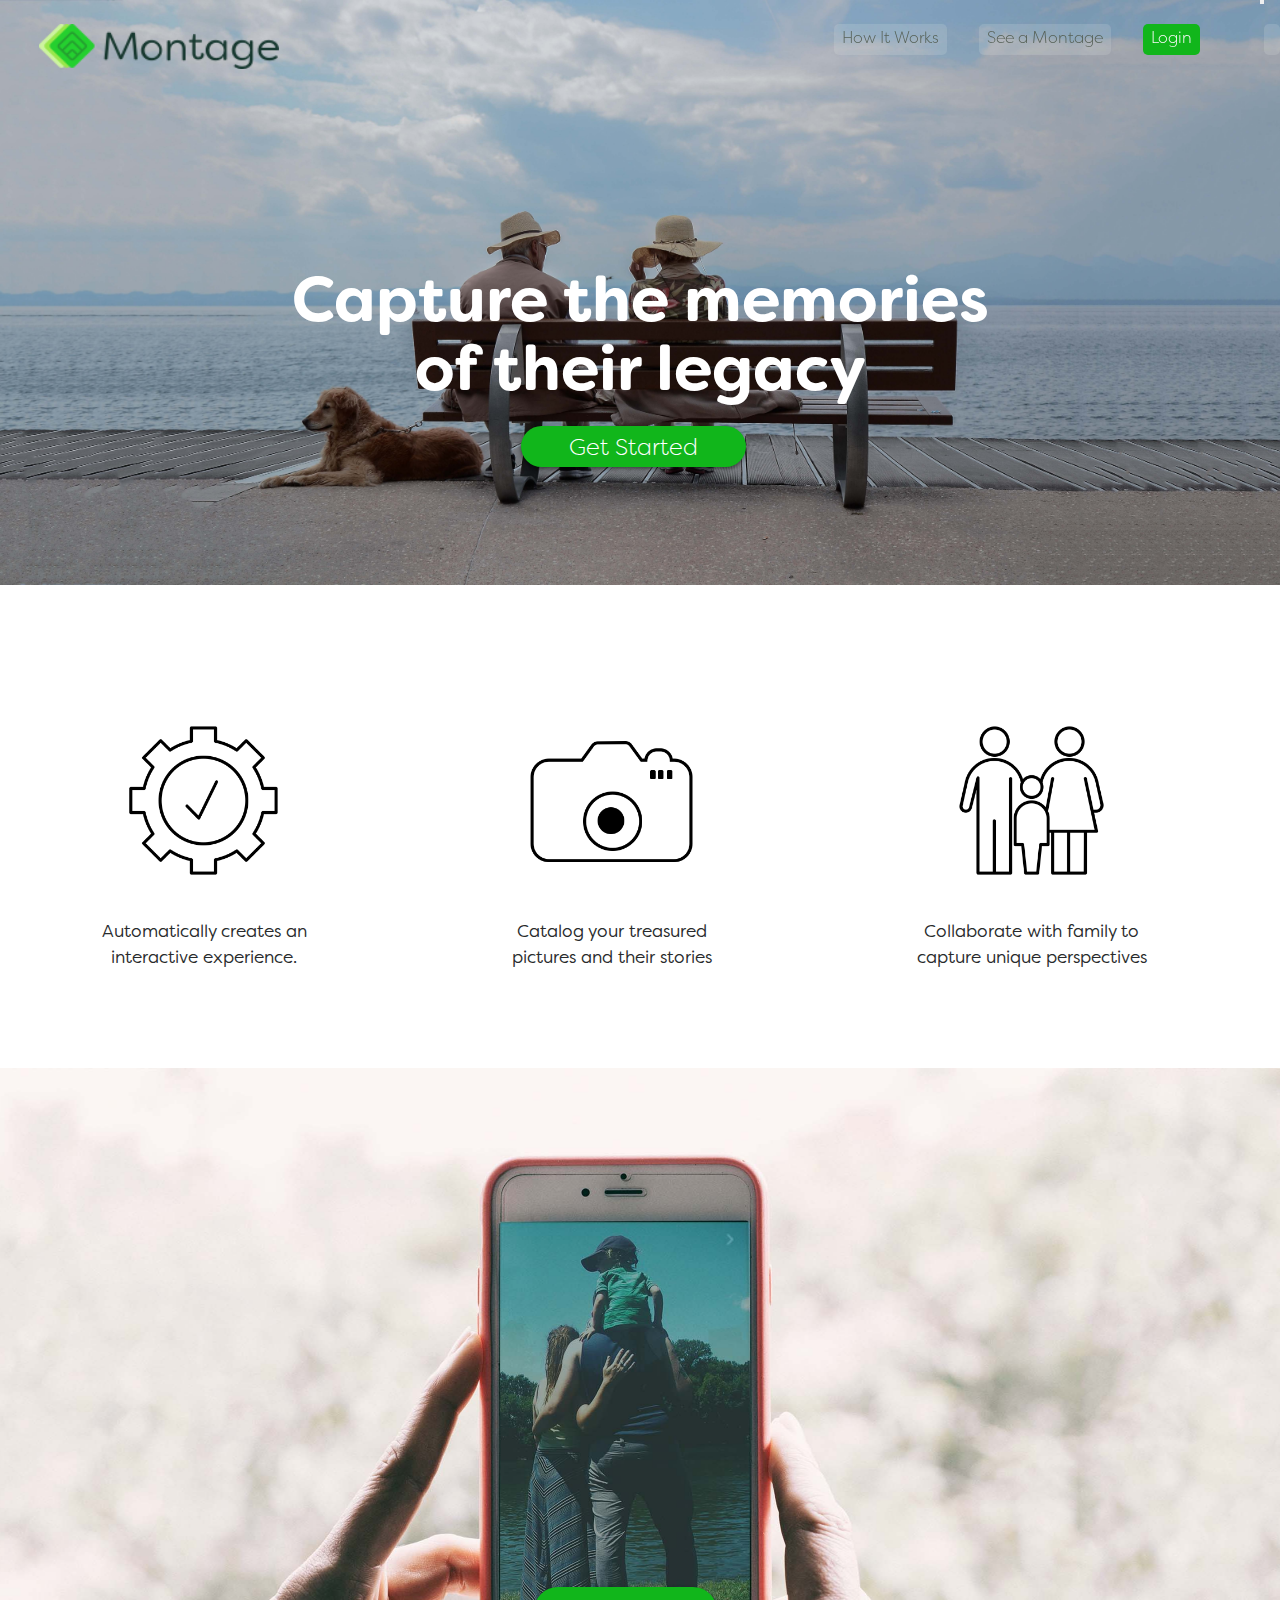
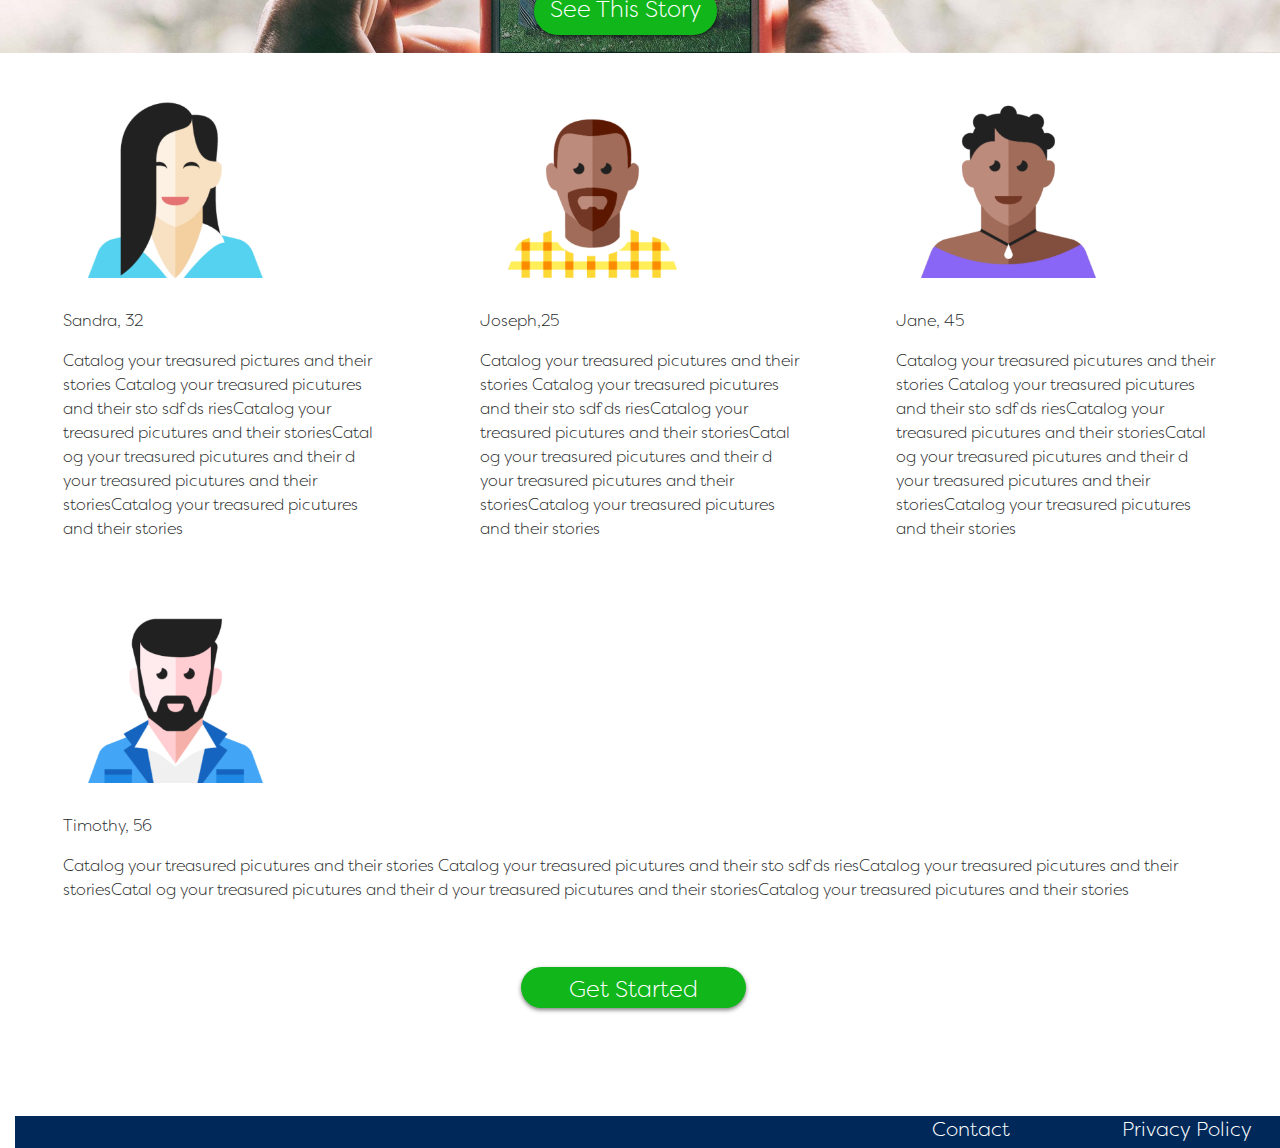
==== commit 7e8c5e4e: "working site before some code cleanup" ====
--- a/index.html
+++ b/index.html
@@ -15,37 +15,27 @@
     <script src="js/bootstrap.min.js"></script>
     <script src="js/scripts.js"></script>
     <title>Montage</title>
-
-
-
-
 </head>
 <body>
-
 <header class="clearfix" id="hero-image">
     <div class="flex-row">
         <div class = "col-1 justify-content-end">
             <img class="hidden-xs-down" src="images/logo.png" alt="Logo" id="logo">
         </div>
     </div>
-
+    <!--nav bar uses bootstrap to collapse for mobile-->
     <nav class="fixed-top navbar-toggleable menu-style py-0 px-0" >
-
         <button class="navbar-toggler-sm p-0 navbar-toggler-right" type="button"
                 data-toggle="collapse" data-target="#myContent" id="mobile-menu-button" aria-controls="myContent"
                 aria-expanded="false" aria-label="Toggle Navigation">
-
             <div class="d-flex flex-column flex-nowrap">
-
-            <span >
+            <span>
                 <img class="col pl-0 pr-0" src="images/fullnav.png" id="nav-span">
             </span>
             </div>
-
         </button>
-
+        <!--content of collapseable nav-->
         <div class="collapse navbar-collapse justify-content-end" id="myContent">
-
             <div class="navbar-nav" id="big-items">
                 <p></p>
                 <p></p>
@@ -56,32 +46,18 @@
                 <p class="nav-item nav-link nav-text" id="m2" href="#">See a Montage</p>
                 <p class="nav-item nav-link nav-text nav-text-action" id="m3" href="#">Login</p>
                 <p class="nav-item nav-link nav-text" id="m4"></p>
-
-
-
-
-
-
-
-            </div><!-- navbar-nav -->
-        </div><!-- collapse -->
-
-
-    </nav><!-- nav -->
-
+                <!--jquery styles above nav content for mobile to override bootstrap defaults-->
+            </div><!-- navbar-nav end -->
+        </div><!-- collapseable nav end-->
+    </nav><!-- nav end-->
+    <!--start hero image in own container with background image-->
     <div class="text-center mx-auto" id="hero-text-box">
         <p class="hero-text text-center align-self-center"> Capture the memories <br> of their legacy</p>
         <a href ="./onboarding.html">  <button class="get-started text-center align-self-end" type="button">Get Started</button></a>
-
     </div>
-
 </header>
-
-
-
-</header>
-
-<section class="container-fluid no-gutters align-content-end" id="big">
+<!--start container for everything below hero image-->
+<section class="container-fluid no-gutters align-content-end" id="big"> <!--3 icons for services provided-->
     <div class= "d-flex flex-column flex-sm-row justify-content-center justify-content-md-around" id="service-box">
         <div>
             <img class ="mx-auto service-images"
@@ -101,68 +77,52 @@
             <p class="service-text text-center">Collaborate with family to <br> capture unique perspectives</p>
 
         </div>
-    </div>      <!-- close with </row> ? -->
-    <!-- close with </row> ? -->
-
-
-
-    <!-- Section 3> ? -->
+    </div>    <!--end of services 3 icons section -->
+    <!-- Section 3 with hero image of phone -->
     <section class="clearfix row justify-content-center" id="hero-2">
         <div class="mr-3  align-self-end">
             <button class="action-button text-center px-3 py-4">See This Story</button>
         </div>
-    </section>
+    </section> <!--end of section 3 hero image with phone -->
 
-
+    <!--testimonials section-->
     <div class= "d-flex flex-row flex-wrap justify-content-lg-start justify-content-center text-center text-md-left mb-5">
-        <article class="col mx-4 px-4 ">
+        <article class="col mx-4 px-4 "> <!--1-->
             <img class ="mx-auto t-image"
                  src="images/1Sandra.png">
             <p>Sandra, 32</p>
-            <p class="person"> Catalog your treasured picutures and their stories Catalog your treasured picutures and their sto sdf ds riesCatalog your treasured picutures and their storiesCatal og your treasured picutures and their d your  treasured picutures and their storiesCatalog your treasured   picutures and their stories</p>
+            <p class="person"> Catalog your treasured pictures and their stories Catalog your treasured picutures and their sto sdf ds riesCatalog your treasured picutures and their storiesCatal og your treasured picutures and their d your  treasured picutures and their storiesCatalog your treasured   picutures and their stories</p>
         </article>
-
-
-        <article  class="col mx-4 px-4 ">
+        <article  class="col mx-4 px-4 "> <!--2-->
             <img class ="mx-auto t-image"
                  src="images/2Joseph.png">
             <p>Joseph,25</p>
             <p class="person"> Catalog your treasured picutures and their stories Catalog your treasured picutures and their sto sdf ds riesCatalog your treasured picutures and their storiesCatal og your treasured picutures and their d your  treasured picutures and their storiesCatalog your treasured   picutures and their stories</p>
         </article>
-
-
-        <article class="col mx-4 px-4 ">
+        <article class="col mx-4 px-4 "> <!--3-->
             <img class ="mx-auto t-image"
                  src="images/3Jane.png">
             <p>Jane, 45</p>
             <p class="person">Catalog your treasured picutures and their stories Catalog your treasured picutures and their sto sdf ds riesCatalog your treasured picutures and their storiesCatal og your treasured picutures and their d your  treasured picutures and their storiesCatalog your treasured   picutures and their stories</p>
         </article>
-
-
-        <article class="col mx-4 px-4 ">
+        <article class="col mx-4 px-4 "> <!--4-->
             <img class ="mx-auto t-image"
                  src="images/4Timothy.png">
             <p>Timothy, 56</p>
             <p class="person">Catalog your treasured picutures and their stories Catalog your treasured picutures and their sto sdf ds riesCatalog your treasured picutures and their storiesCatal og your treasured picutures and their d your  treasured picutures and their storiesCatalog your treasured   picutures and their stories</p>
         </article>
-
-
     </div>
-
     <div class="row justify-content-center">
         <a href ="./onboarding.html"><button class="get-started text-center align-self-end" id="get-started">Get Started</button></a>
     </div>
-
-    </div>      <!-- close with </row> ? -->
-    <!-- close with </row> ? -->
-
+    <!--footer with privacy policy and terms of service-->
     <footer>
         <div class="container-fluid footer no-gutters">
-                <div class="row justify-content-center justify-content-lg-end offset-lg-8 align-content-center">
-                    <h5 class="col">Contact</h5>
-                    <h5 class="col">Privacy Policy</h5>
-                    <h5 class="col">Terms of Service</h5>
-                </div>
+            <div class="row justify-content-center justify-content-lg-end offset-lg-8 align-content-center mt-1">
+                <h5 class="col">Contact</h5>
+                <h5 class="col">Privacy Policy</h5>
+                <h5 class="col mr-3">Terms of Service</h5></div>
+        </div>
     </footer>
 </section>
 
--- a/css/styles.css
+++ b/css/styles.css
@@ -17,29 +17,21 @@
     font-family: "Filson Soft";
     src: url("../fonts/FilsonSoft-Light.otf");
     font-weight: lighter;
-
-}
-
-
+}
 body {
     overflow-x: hidden !important;
 }
 
-/*story results page*/
+
+/*STORY/RESULTS PAGE STYLES*/
 .result-square {
-
     max-height: 10vh;
 }
-
 
 #small-plus {
     width:12vw;
 }
 
-
-.next{
-
-}
 
 #main-contain{
     background-size: cover
@@ -47,9 +39,10 @@
 }
 
 
-
-/*onboarding styles*/
+/*ONBOARDING STYLES*/
+
 #list-container {
+    /*main container below hero image in index.html*/
 
     overflow-x: scroll;
     overflow-y:hidden;
@@ -83,7 +76,6 @@
     position: relative;
     width: 300px;
     color: #576258;
-
 }
 
 .card-placement {
@@ -95,11 +87,10 @@
     margin-top: 2rem;
 }
 
+/*card placement for mobile*/
 @media (min-width: 575px) {
     .card-placement {
-
         margin-left: 4vw;
-
     }
 
 }
@@ -140,19 +131,12 @@
         width: 86vw;
         margin-left: 3vw;
         min-height: 70vh;
-
-    }
-
-
-
-}
-
-
+    }
+}
 
 .result-box {
     max-width: 85%;
 }
-
 
 .results-row-2 {
     width: 100%;
@@ -193,9 +177,6 @@
 
 }
 
-
-
-
 @media (min-width: 576px) {
 
     .mobile-footer{
@@ -203,9 +184,6 @@
     }
 
 }
-
-
-
 
 @media (max-width: 575px) {
 .intro-btn {
@@ -224,9 +202,6 @@
 
 
 }
-
-
-
 
 
 #plus {
@@ -273,24 +248,6 @@
 .list{
     background:grey;
     min-width:1400px;
-}
-
-
-#arrowR{
-    background:black;
-    width:7rem;
-    height:auto;
-    cursor:pointer;
-    color: white;
-}
-
-
-#arrowL{
-    background:black;
-    width:7rem;
-    height:auto;
-    cursor:pointer;
-    color: white;
 }
 
 
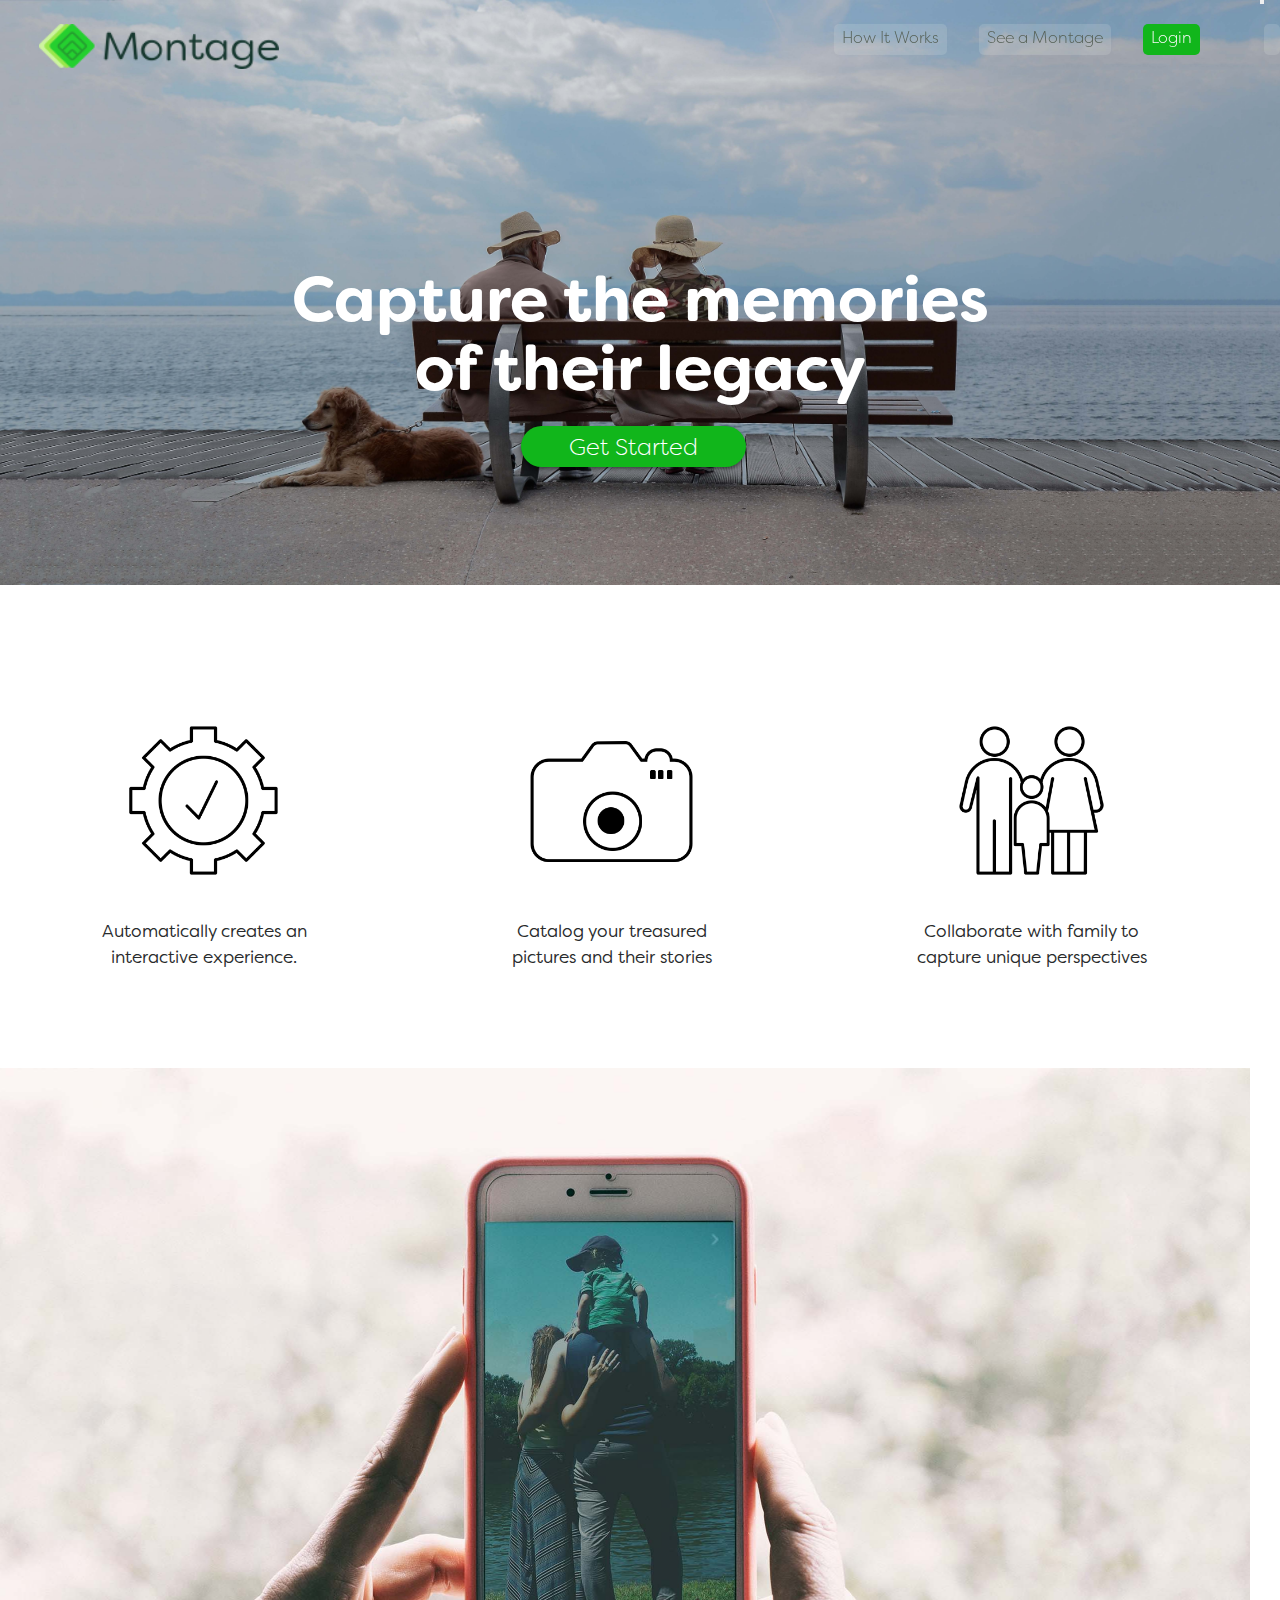
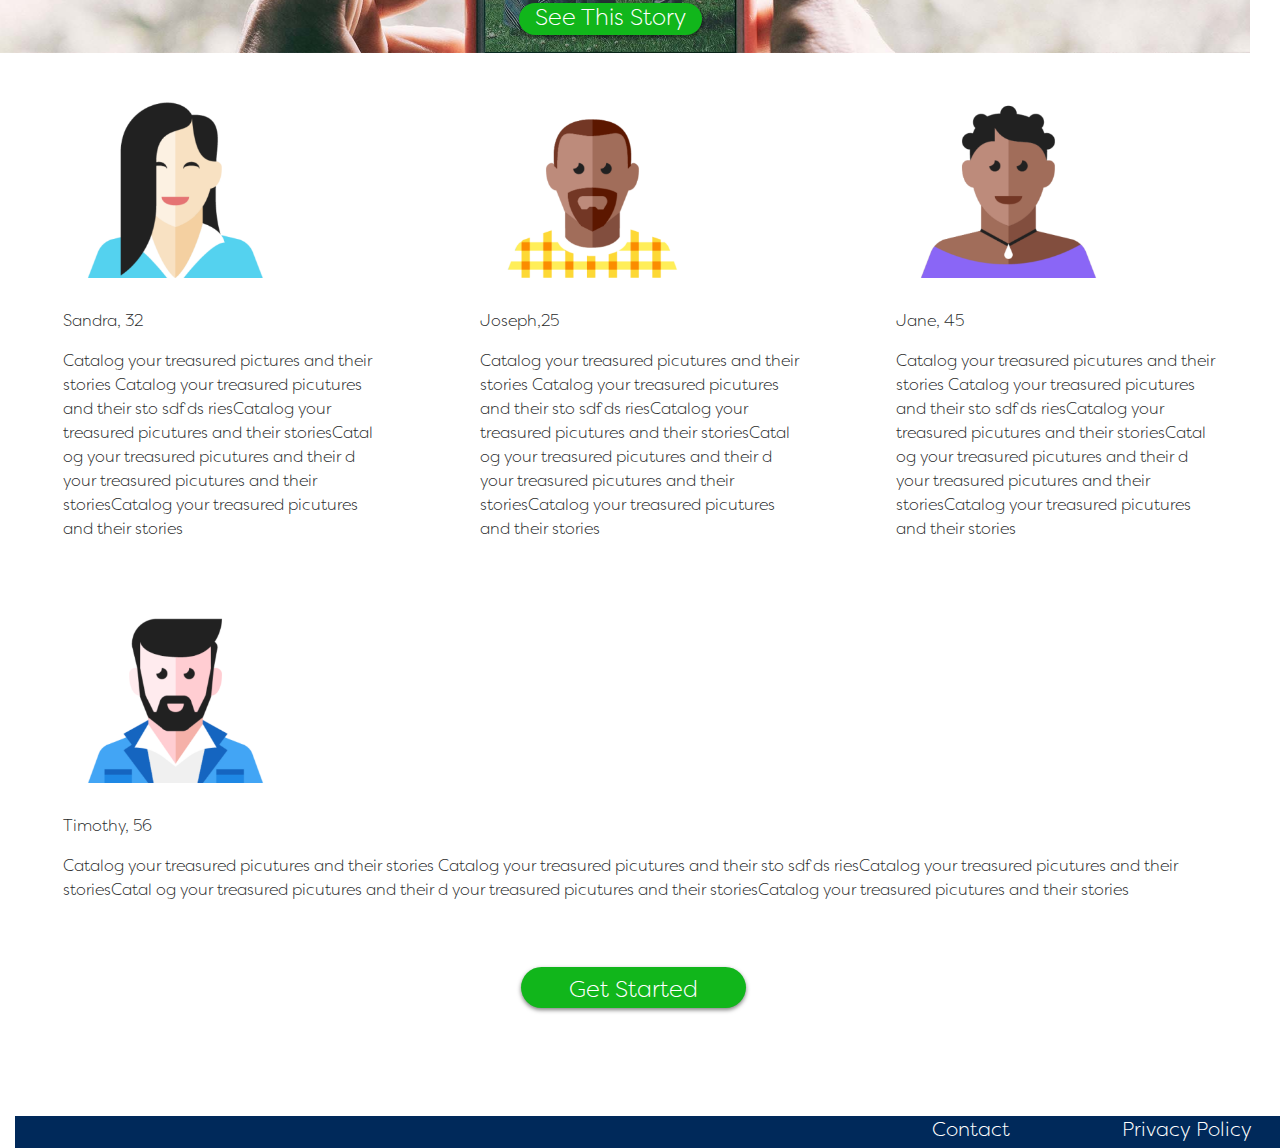
==== commit e4a6e28e: "code cleanup" ====
--- a/index.html
+++ b/index.html
@@ -81,7 +81,7 @@
     <!-- Section 3 with hero image of phone -->
     <section class="clearfix row justify-content-center" id="hero-2">
         <div class="mr-3  align-self-end">
-            <button class="action-button text-center px-3 py-4">See This Story</button>
+            <button class="action-button text-center px-3 py-3">See This Story</button>
         </div>
     </section> <!--end of section 3 hero image with phone -->
 
--- a/css/styles.css
+++ b/css/styles.css
@@ -34,8 +34,8 @@
 
 
 #main-contain{
-    background-size: cover
-width:  100%;
+    background-size: cover;
+width:  100%!important;
 }
 
 
@@ -87,7 +87,7 @@
     margin-top: 2rem;
 }
 
-/*card placement for mobile*/
+/**/
 @media (min-width: 575px) {
     .card-placement {
         margin-left: 4vw;
@@ -112,6 +112,10 @@
     margin-top: 2rem;
 }
 
+.div-link {
+    display:block;
+}
+
 #result-contain {
     width:100%;
 }
@@ -177,6 +181,9 @@
 
 }
 
+
+
+
 @media (min-width: 576px) {
 
     .mobile-footer{
@@ -184,6 +191,9 @@
     }
 
 }
+
+
+
 
 @media (max-width: 575px) {
 .intro-btn {
@@ -202,6 +212,9 @@
 
 
 }
+
+
+
 
 
 #plus {
@@ -251,6 +264,24 @@
 }
 
 
+#arrowR{
+    background:black;
+    width:7rem;
+    height:auto;
+    cursor:pointer;
+    color: white;
+}
+
+
+#arrowL{
+    background:black;
+    width:7rem;
+    height:auto;
+    cursor:pointer;
+    color: white;
+}
+
+
 
 
 
@@ -285,7 +316,7 @@
 #hero-image {
     height: 65vh;
     width: 100vw;
-    max-width: 100%;
+    max-width: 100% !important;
     background: url("../images/hero_wide.jpg") no-repeat center center;
     background-size: cover;
     margin-bottom: 8rem;
@@ -294,6 +325,7 @@
 #hero-2 {
     height: 65vh;
     width: 100vw;
+    max-width: 100%;
     background: url("../images/phone_wide.jpg") no-repeat center center;
     background-size: cover;
 }
@@ -363,12 +395,14 @@
         width: 100vw;
 
 
+
     }
 }
     @media (max-width: 575px) {
         #hero-text-box {
             height: 65vh;
             width: 100vw;
+            max-width: 100%;
 
         }
 
@@ -674,6 +708,11 @@
     margin-bottom: 4rem;
 }
 
+@media max-width:575px {
+    width: 100%;
+    height:auto;
+}
+
 #nav-span{
     width:100%;
     height: auto;
